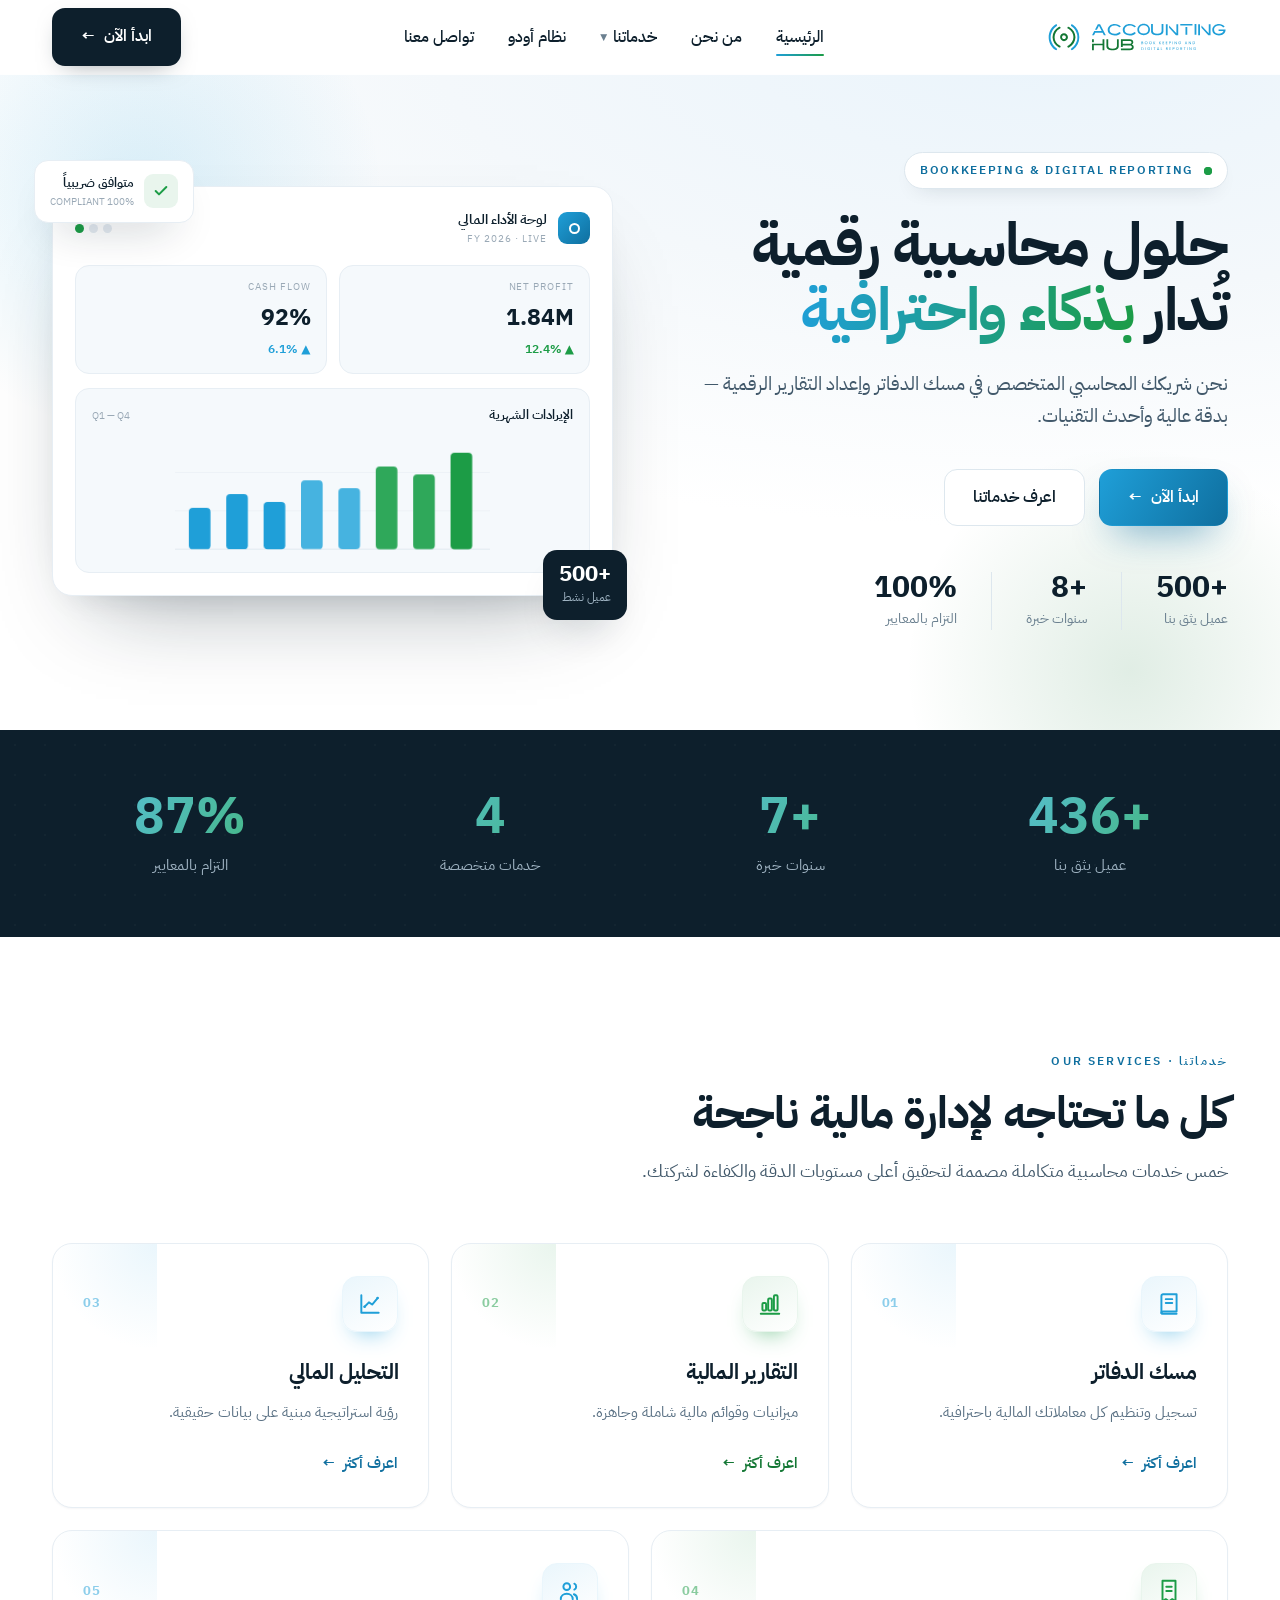
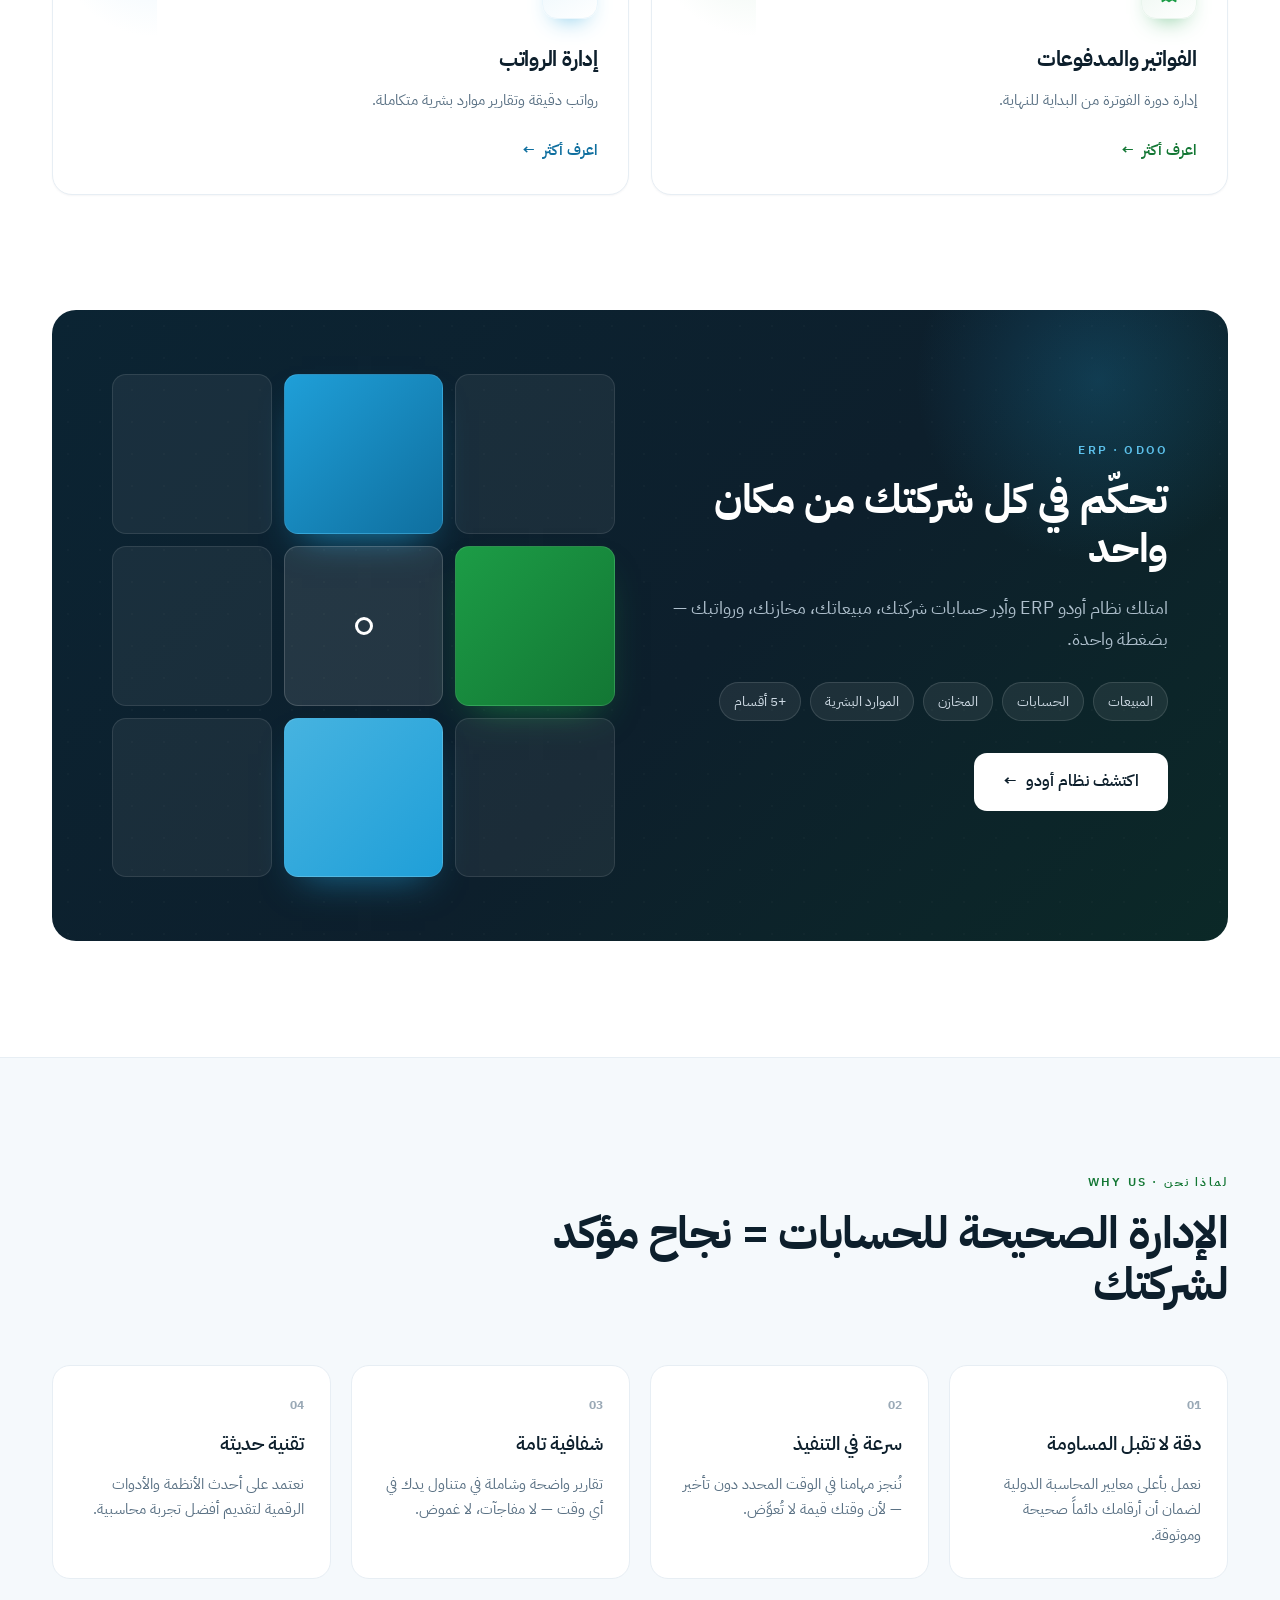
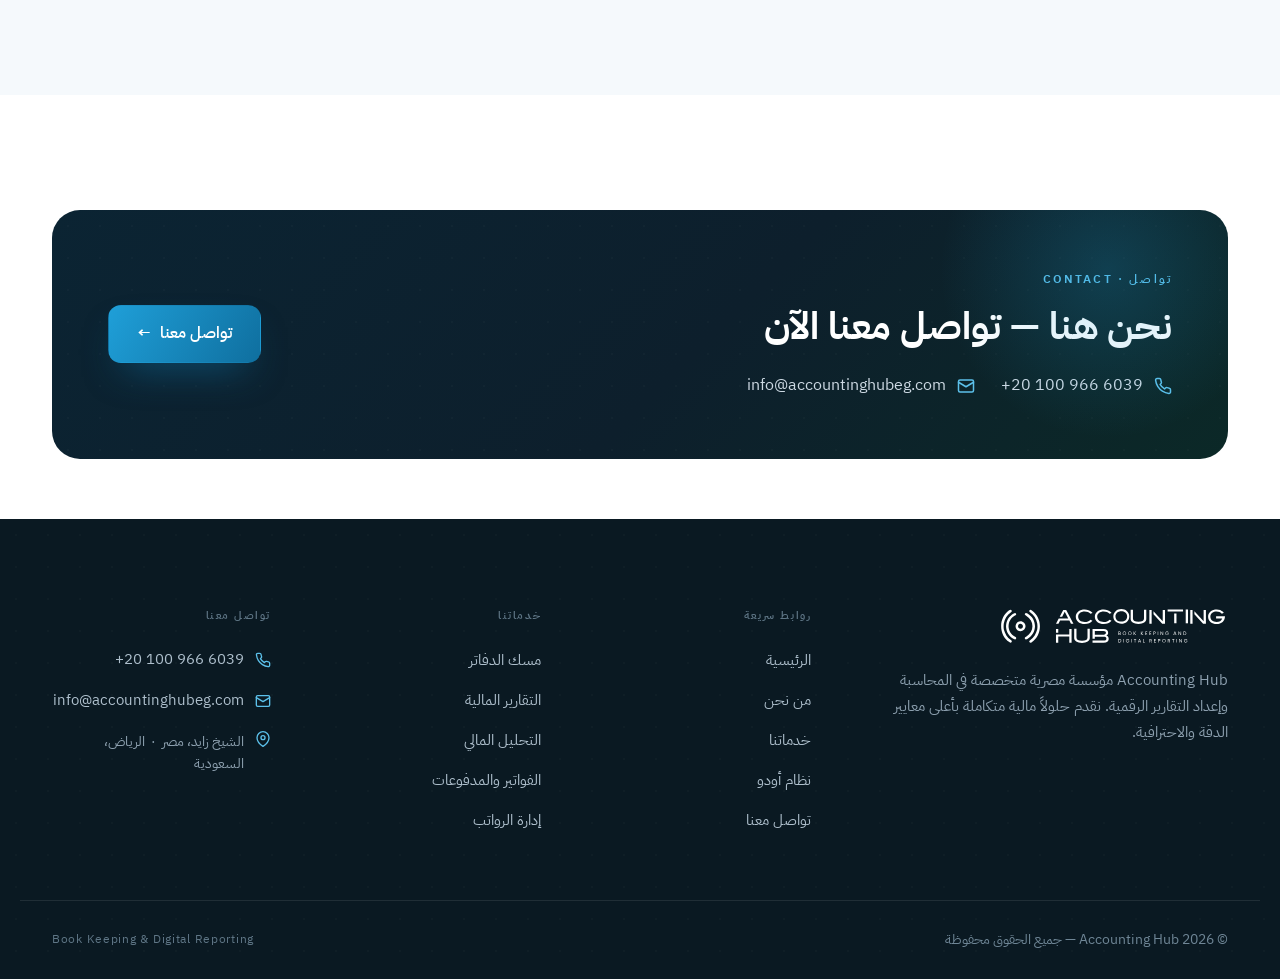
==== V3- Accounting Hub Website/index.html @ c6ddbc48 "Add files via upload" ====
<!DOCTYPE html>
<html lang="ar" dir="rtl">
<head>
  <meta charset="utf-8">
  <meta name="viewport" content="width=device-width, initial-scale=1">
  <title>Accounting Hub — حلول محاسبية رقمية</title>
  <meta name="description" content="Accounting Hub — مؤسسة متخصصة في المحاسبة وإعداد التقارير الرقمية وحلول أودو ERP، بأعلى معايير الدقة والاحترافية.">
  <meta name="theme-color" content="#0d1f2c">
  <link rel="canonical" href="https://accountinghubeg.com/">
  <!-- Social preview (Open Graph + Twitter) -->
  <meta property="og:type" content="website">
  <meta property="og:site_name" content="Accounting Hub">
  <meta property="og:locale" content="ar_EG">
  <meta property="og:url" content="https://accountinghubeg.com/">
  <meta property="og:title" content="Accounting Hub — حلول محاسبية رقمية">
  <meta property="og:description" content="Accounting Hub — مؤسسة متخصصة في المحاسبة وإعداد التقارير الرقمية وحلول أودو ERP، بأعلى معايير الدقة والاحترافية.">
  <meta property="og:image" content="https://accountinghubeg.com/assets/social-preview.png">
  <meta property="og:image:width" content="1200">
  <meta property="og:image:height" content="630">
  <meta name="twitter:card" content="summary_large_image">
  <meta name="twitter:title" content="Accounting Hub — حلول محاسبية رقمية">
  <meta name="twitter:description" content="Accounting Hub — مؤسسة متخصصة في المحاسبة وإعداد التقارير الرقمية وحلول أودو ERP، بأعلى معايير الدقة والاحترافية.">
  <meta name="twitter:image" content="https://accountinghubeg.com/assets/social-preview.png">

  <link rel="icon" type="image/svg+xml" href="assets/favicon.svg">

  <!-- Font -->
  <link rel="preconnect" href="https://fonts.googleapis.com">
  <link rel="preconnect" href="https://fonts.gstatic.com" crossorigin>
  <link href="https://fonts.googleapis.com/css2?family=IBM+Plex+Sans+Arabic:wght@300;400;500;600;700&display=swap" rel="stylesheet">

  <link rel="stylesheet" href="css/styles.css">
  <script src="js/main.js" defer></script>
</head>
<body>

  <!-- ============================ HEADER ============================ -->
  <header class="site-header">
    <div class="header-inner">
      <a href="index.html" class="logo"><img src="assets/logo.svg" alt="Accounting Hub"></a>

      <nav class="nav" aria-label="القائمة الرئيسية">
        <a href="index.html" class="current">الرئيسية</a>
        <a href="about.html">من نحن</a>
        <div class="dropdown">
          <button type="button" class="dropdown-toggle" aria-haspopup="true" aria-expanded="false">
            خدماتنا <span class="chev" aria-hidden="true">▼</span>
          </button>
          <div class="dropdown-panel" hidden>
            <a href="service-bookkeeping.html" class="dropdown-item blue">
              <span class="ico"><svg width="20" height="20" viewBox="0 0 24 24" fill="none" stroke="#1f9fd8" stroke-width="1.8" stroke-linecap="round" stroke-linejoin="round"><path d="M6.5 3H19v16H6.5A1.5 1.5 0 0 0 5 20.5V4.5A1.5 1.5 0 0 1 6.5 3z"/><path d="M5 19.5A1.5 1.5 0 0 0 6.5 21H19"/><path d="M9 7.5h6M9 11h6"/></svg></span>
              <span>مسك الدفاتر</span>
            </a>
            <a href="service-reports.html" class="dropdown-item green">
              <span class="ico"><svg width="20" height="20" viewBox="0 0 24 24" fill="none" stroke="#1c9c46" stroke-width="1.8" stroke-linecap="round" stroke-linejoin="round"><path d="M3.5 21h17"/><rect x="5" y="11" width="3.4" height="7" rx="1"/><rect x="10.3" y="7" width="3.4" height="11" rx="1"/><rect x="15.6" y="4" width="3.4" height="14" rx="1"/></svg></span>
              <span>التقارير المالية</span>
            </a>
            <a href="service-analysis.html" class="dropdown-item blue">
              <span class="ico"><svg width="20" height="20" viewBox="0 0 24 24" fill="none" stroke="#1f9fd8" stroke-width="1.8" stroke-linecap="round" stroke-linejoin="round"><path d="M4 4v16h16"/><path d="M7 14.5l4-4 3 2 5-6"/><circle cx="7" cy="14.5" r="1.2" fill="#1f9fd8" stroke="none"/><circle cx="19" cy="6.5" r="1.2" fill="#1f9fd8" stroke="none"/></svg></span>
              <span>التحليل المالي</span>
            </a>
            <a href="service-invoicing.html" class="dropdown-item green">
              <span class="ico"><svg width="20" height="20" viewBox="0 0 24 24" fill="none" stroke="#1c9c46" stroke-width="1.8" stroke-linecap="round" stroke-linejoin="round"><path d="M6 2.5h12v19l-3-2-3 2-3-2-3 2z"/><path d="M9.5 8h5M9.5 12h5"/></svg></span>
              <span>الفواتير والمدفوعات</span>
            </a>
            <a href="service-payroll.html" class="dropdown-item blue">
              <span class="ico"><svg width="20" height="20" viewBox="0 0 24 24" fill="none" stroke="#1f9fd8" stroke-width="1.8" stroke-linecap="round" stroke-linejoin="round"><circle cx="9" cy="8" r="3.1"/><path d="M3.5 19.5c0-3.1 2.5-4.9 5.5-4.9s5.5 1.8 5.5 4.9"/><path d="M16 5.3a3 3 0 0 1 0 5.4"/><path d="M18.6 19.5c0-2.3-1.1-3.9-3-4.5"/></svg></span>
              <span>إدارة الرواتب</span>
            </a>
          </div>
        </div>
        <a href="odoo.html">نظام أودو</a>
        <a href="contact.html">تواصل معنا</a>
      </nav>

      <a href="contact.html" class="btn dark header-actions">ابدأ الآن <span class="arrow">←</span></a>

      <button type="button" class="menu-toggle" aria-label="القائمة" aria-expanded="false">
        <span></span><span></span><span></span>
      </button>
    </div>

    <!-- Mobile menu -->
    <div class="mobile-menu" hidden>
      <a href="index.html">الرئيسية</a>
      <a href="about.html">من نحن</a>
      <button type="button" class="m-services-toggle" aria-expanded="false">
        خدماتنا <span class="chev" aria-hidden="true">▼</span>
      </button>
      <div class="m-services" hidden>
        <a href="service-bookkeeping.html"><span class="ico"><svg width="19" height="19" viewBox="0 0 24 24" fill="none" stroke="#1f9fd8" stroke-width="1.8" stroke-linecap="round" stroke-linejoin="round"><path d="M6.5 3H19v16H6.5A1.5 1.5 0 0 0 5 20.5V4.5A1.5 1.5 0 0 1 6.5 3z"/><path d="M5 19.5A1.5 1.5 0 0 0 6.5 21H19"/><path d="M9 7.5h6M9 11h6"/></svg></span><span>مسك الدفاتر</span></a>
        <a href="service-reports.html" class="green"><span class="ico"><svg width="19" height="19" viewBox="0 0 24 24" fill="none" stroke="#1c9c46" stroke-width="1.8" stroke-linecap="round" stroke-linejoin="round"><path d="M3.5 21h17"/><rect x="5" y="11" width="3.4" height="7" rx="1"/><rect x="10.3" y="7" width="3.4" height="11" rx="1"/><rect x="15.6" y="4" width="3.4" height="14" rx="1"/></svg></span><span>التقارير المالية</span></a>
        <a href="service-analysis.html"><span class="ico"><svg width="19" height="19" viewBox="0 0 24 24" fill="none" stroke="#1f9fd8" stroke-width="1.8" stroke-linecap="round" stroke-linejoin="round"><path d="M4 4v16h16"/><path d="M7 14.5l4-4 3 2 5-6"/><circle cx="7" cy="14.5" r="1.2" fill="#1f9fd8" stroke="none"/><circle cx="19" cy="6.5" r="1.2" fill="#1f9fd8" stroke="none"/></svg></span><span>التحليل المالي</span></a>
        <a href="service-invoicing.html" class="green"><span class="ico"><svg width="19" height="19" viewBox="0 0 24 24" fill="none" stroke="#1c9c46" stroke-width="1.8" stroke-linecap="round" stroke-linejoin="round"><path d="M6 2.5h12v19l-3-2-3 2-3-2-3 2z"/><path d="M9.5 8h5M9.5 12h5"/></svg></span><span>الفواتير والمدفوعات</span></a>
        <a href="service-payroll.html"><span class="ico"><svg width="19" height="19" viewBox="0 0 24 24" fill="none" stroke="#1f9fd8" stroke-width="1.8" stroke-linecap="round" stroke-linejoin="round"><circle cx="9" cy="8" r="3.1"/><path d="M3.5 19.5c0-3.1 2.5-4.9 5.5-4.9s5.5 1.8 5.5 4.9"/><path d="M16 5.3a3 3 0 0 1 0 5.4"/><path d="M18.6 19.5c0-2.3-1.1-3.9-3-4.5"/></svg></span><span>إدارة الرواتب</span></a>
      </div>
      <a href="odoo.html">نظام أودو</a>
      <a href="contact.html">تواصل معنا</a>
      <a href="contact.html" class="btn dark">ابدأ الآن <span class="arrow">←</span></a>
    </div>
  </header>

  <main>

    <!-- ============================= HERO ============================= -->
    <section class="home-hero">
      <div data-parallax="0.06" class="blob" style="position:absolute;top:-140px;inset-inline-end:-120px;width:520px;height:520px;border-radius:50%;background:radial-gradient(circle,rgba(31,159,216,.16),transparent 66%);pointer-events:none;"></div>
      <div data-parallax="0.1" class="blob" style="position:absolute;bottom:-180px;inset-inline-start:-90px;width:480px;height:480px;border-radius:50%;background:radial-gradient(circle,rgba(19,119,52,.13),transparent 66%);pointer-events:none;"></div>

      <div class="container">
        <div>
          <div data-reveal class="badge-pill">
            <span class="ping"><span class="dot"></span><span class="wave"></span></span>
            Bookkeeping &amp; Digital Reporting
          </div>
          <h1 data-reveal data-delay="60">حلول محاسبية رقمية<br>تُدار <span class="gradient-text">بذكاء واحترافية</span></h1>
          <p data-reveal data-delay="120" class="lead">نحن شريكك المحاسبي المتخصص في مسك الدفاتر وإعداد التقارير الرقمية — بدقة عالية وأحدث التقنيات.</p>
          <div data-reveal data-delay="180" class="hero-actions">
            <a href="contact.html" class="btn primary">ابدأ الآن <span class="arrow">←</span></a>
            <a href="#services" class="btn ghost">اعرف خدماتنا</a>
          </div>
          <div data-reveal data-delay="240" class="hero-stats">
            <div><div class="num">+500</div><div class="label">عميل يثق بنا</div></div>
            <div class="divider"></div>
            <div><div class="num">+8</div><div class="label">سنوات خبرة</div></div>
            <div class="divider"></div>
            <div><div class="num">100%</div><div class="label">التزام بالمعايير</div></div>
          </div>
        </div>

        <!-- Decorative dashboard mock -->
        <div data-reveal data-delay="120" style="position:relative;">
          <div data-parallax="-0.03" class="mock" style="box-shadow:0 44px 90px -44px rgba(13,31,44,.42),0 14px 34px -22px rgba(13,31,44,.18);">
            <div style="display:flex;align-items:center;justify-content:space-between;margin-bottom:18px;">
              <div style="display:flex;align-items:center;gap:11px;">
                <span style="width:32px;height:32px;border-radius:9px;background:linear-gradient(135deg,#1f9fd8,#0f6f9f);display:flex;align-items:center;justify-content:center;"><span style="width:11px;height:11px;border-radius:50%;border:2.5px solid #fff;"></span></span>
                <div><div style="font-weight:600;font-size:14px;">لوحة الأداء المالي</div><div style="font-size:10px;color:#9aa9b6;letter-spacing:.1em;">FY 2026 · LIVE</div></div>
              </div>
              <div style="display:flex;gap:5px;"><span style="width:9px;height:9px;border-radius:50%;background:#e4ebf1;"></span><span style="width:9px;height:9px;border-radius:50%;background:#e4ebf1;"></span><span style="width:9px;height:9px;border-radius:50%;background:#1c9c46;"></span></div>
            </div>
            <div style="display:grid;grid-template-columns:1fr 1fr;gap:12px;margin-bottom:14px;">
              <div style="background:var(--bg-tint);border:1px solid var(--border);border-radius:14px;padding:14px 15px;">
                <div style="font-size:9.5px;letter-spacing:.1em;color:#9aa9b6;">NET PROFIT</div>
                <div style="font-size:23px;font-weight:700;margin-top:5px;">1.84M</div>
                <div style="font-size:12px;color:#1c9c46;font-weight:600;margin-top:3px;">▲ 12.4%</div>
              </div>
              <div style="background:var(--bg-tint);border:1px solid var(--border);border-radius:14px;padding:14px 15px;">
                <div style="font-size:9.5px;letter-spacing:.1em;color:#9aa9b6;">CASH FLOW</div>
                <div style="font-size:23px;font-weight:700;margin-top:5px;">92%</div>
                <div style="font-size:12px;color:#1f9fd8;font-weight:600;margin-top:3px;">▲ 6.1%</div>
              </div>
            </div>
            <div style="background:var(--bg-tint);border:1px solid var(--border);border-radius:14px;padding:16px 16px 12px;">
              <div style="display:flex;justify-content:space-between;align-items:center;margin-bottom:12px;">
                <span style="font-size:13px;font-weight:600;">الإيرادات الشهرية</span>
                <span style="font-size:10px;color:#9aa9b6;">Q1 — Q4</span>
              </div>
              <svg viewBox="0 0 320 124" style="width:100%;height:122px;">
                <line x1="0" y1="113" x2="320" y2="113" stroke="#e1e9f0" stroke-width="1"></line>
                <line x1="0" y1="74" x2="320" y2="74" stroke="#edf2f6" stroke-width="1"></line>
                <line x1="0" y1="35" x2="320" y2="35" stroke="#edf2f6" stroke-width="1"></line>
                <rect x="14" y="71" width="22" height="42" rx="4" fill="#1f9fd8" style="transform-box:fill-box;transform-origin:bottom;animation:grow-bar .8s cubic-bezier(.22,1,.36,1) .05s both;"></rect>
                <rect x="52" y="57" width="22" height="56" rx="4" fill="#1f9fd8" style="transform-box:fill-box;transform-origin:bottom;animation:grow-bar .8s cubic-bezier(.22,1,.36,1) .12s both;"></rect>
                <rect x="90" y="65" width="22" height="48" rx="4" fill="#1f9fd8" style="transform-box:fill-box;transform-origin:bottom;animation:grow-bar .8s cubic-bezier(.22,1,.36,1) .19s both;"></rect>
                <rect x="128" y="43" width="22" height="70" rx="4" fill="#46b3e0" style="transform-box:fill-box;transform-origin:bottom;animation:grow-bar .8s cubic-bezier(.22,1,.36,1) .26s both;"></rect>
                <rect x="166" y="51" width="22" height="62" rx="4" fill="#46b3e0" style="transform-box:fill-box;transform-origin:bottom;animation:grow-bar .8s cubic-bezier(.22,1,.36,1) .33s both;"></rect>
                <rect x="204" y="29" width="22" height="84" rx="4" fill="#2fa85a" style="transform-box:fill-box;transform-origin:bottom;animation:grow-bar .8s cubic-bezier(.22,1,.36,1) .4s both;"></rect>
                <rect x="242" y="37" width="22" height="76" rx="4" fill="#2fa85a" style="transform-box:fill-box;transform-origin:bottom;animation:grow-bar .8s cubic-bezier(.22,1,.36,1) .47s both;"></rect>
                <rect x="280" y="15" width="22" height="98" rx="4" fill="#1c9c46" style="transform-box:fill-box;transform-origin:bottom;animation:grow-bar .8s cubic-bezier(.22,1,.36,1) .54s both;"></rect>
              </svg>
            </div>
          </div>
          <div class="mock-float float" style="top:-26px;inset-inline-end:-18px;">
            <span style="width:34px;height:34px;border-radius:9px;background:#e9f5ed;display:flex;align-items:center;justify-content:center;"><svg width="16" height="16" viewBox="0 0 24 24" fill="none" stroke="#1c9c46" stroke-width="3" stroke-linecap="round" stroke-linejoin="round"><path d="M4 12l5 5L20 6"/></svg></span>
            <div><div style="font-size:13px;font-weight:600;">متوافق ضريبياً</div><div style="font-size:10px;color:#9aa9b6;">100% COMPLIANT</div></div>
          </div>
          <div class="mock-float float2" style="bottom:-24px;inset-inline-start:-14px;background:var(--navy);border:none;padding:13px 16px;">
            <div><div style="font-size:22px;font-weight:700;color:#fff;line-height:1;">+500</div><div style="font-size:11.5px;color:#9fb3c2;margin-top:4px;">عميل نشط</div></div>
          </div>
        </div>
      </div>
    </section>

    <!-- ========================== STATS BAND ========================= -->
    <section class="stats-band">
      <div class="dots" style="position:absolute;inset:0;background-image:radial-gradient(rgba(255,255,255,.05) 1px,transparent 1px);background-size:30px 30px;opacity:.5;"></div>
      <div class="container">
        <div data-reveal><div class="num" data-count="500" data-prefix="+">+500</div><div class="label">عميل يثق بنا</div></div>
        <div data-reveal data-delay="80"><div class="num" data-count="8" data-prefix="+">+8</div><div class="label">سنوات خبرة</div></div>
        <div data-reveal data-delay="160"><div class="num" data-count="5">5</div><div class="label">خدمات متخصصة</div></div>
        <div data-reveal data-delay="240"><div class="num" data-count="100" data-suffix="%">100%</div><div class="label">التزام بالمعايير</div></div>
      </div>
    </section>

    <!-- =========================== SERVICES ========================== -->
    <section id="services" class="section">
      <div class="container">
        <div class="section-head">
          <div data-reveal class="eyebrow">خدماتنا · Our Services</div>
          <h2 data-reveal data-delay="60">كل ما تحتاجه لإدارة مالية ناجحة</h2>
          <p data-reveal data-delay="110">خمس خدمات محاسبية متكاملة مصممة لتحقيق أعلى مستويات الدقة والكفاءة لشركتك.</p>
        </div>
        <div class="services-grid">
          <a href="service-bookkeeping.html" data-reveal class="service-card blue">
            <span class="corner"></span>
            <div class="row">
              <span class="ico"><svg width="26" height="26" viewBox="0 0 24 24" fill="none" stroke="#1f9fd8" stroke-width="1.8" stroke-linecap="round" stroke-linejoin="round"><path d="M6.5 3H19v16H6.5A1.5 1.5 0 0 0 5 20.5V4.5A1.5 1.5 0 0 1 6.5 3z"/><path d="M5 19.5A1.5 1.5 0 0 0 6.5 21H19"/><path d="M9 7.5h6M9 11h6"/></svg></span>
              <span class="no">01</span>
            </div>
            <h3>مسك الدفاتر</h3>
            <p>تسجيل وتنظيم كل معاملاتك المالية باحترافية.</p>
            <div class="more">اعرف أكثر <span class="arrow">←</span></div>
          </a>
          <a href="service-reports.html" data-reveal data-delay="80" class="service-card green">
            <span class="corner"></span>
            <div class="row">
              <span class="ico"><svg width="26" height="26" viewBox="0 0 24 24" fill="none" stroke="#1c9c46" stroke-width="1.8" stroke-linecap="round" stroke-linejoin="round"><path d="M3.5 21h17"/><rect x="5" y="11" width="3.4" height="7" rx="1"/><rect x="10.3" y="7" width="3.4" height="11" rx="1"/><rect x="15.6" y="4" width="3.4" height="14" rx="1"/></svg></span>
              <span class="no">02</span>
            </div>
            <h3>التقارير المالية</h3>
            <p>ميزانيات وقوائم مالية شاملة وجاهزة.</p>
            <div class="more">اعرف أكثر <span class="arrow">←</span></div>
          </a>
          <a href="service-analysis.html" data-reveal data-delay="160" class="service-card blue">
            <span class="corner"></span>
            <div class="row">
              <span class="ico"><svg width="26" height="26" viewBox="0 0 24 24" fill="none" stroke="#1f9fd8" stroke-width="1.8" stroke-linecap="round" stroke-linejoin="round"><path d="M4 4v16h16"/><path d="M7 14.5l4-4 3 2 5-6"/><circle cx="7" cy="14.5" r="1.2" fill="#1f9fd8" stroke="none"/><circle cx="19" cy="6.5" r="1.2" fill="#1f9fd8" stroke="none"/></svg></span>
              <span class="no">03</span>
            </div>
            <h3>التحليل المالي</h3>
            <p>رؤية استراتيجية مبنية على بيانات حقيقية.</p>
            <div class="more">اعرف أكثر <span class="arrow">←</span></div>
          </a>
          <a href="service-invoicing.html" data-reveal class="service-card green">
            <span class="corner"></span>
            <div class="row">
              <span class="ico"><svg width="26" height="26" viewBox="0 0 24 24" fill="none" stroke="#1c9c46" stroke-width="1.8" stroke-linecap="round" stroke-linejoin="round"><path d="M6 2.5h12v19l-3-2-3 2-3-2-3 2z"/><path d="M9.5 8h5M9.5 12h5"/></svg></span>
              <span class="no">04</span>
            </div>
            <h3>الفواتير والمدفوعات</h3>
            <p>إدارة دورة الفوترة من البداية للنهاية.</p>
            <div class="more">اعرف أكثر <span class="arrow">←</span></div>
          </a>
          <a href="service-payroll.html" data-reveal data-delay="80" class="service-card blue">
            <span class="corner"></span>
            <div class="row">
              <span class="ico"><svg width="26" height="26" viewBox="0 0 24 24" fill="none" stroke="#1f9fd8" stroke-width="1.8" stroke-linecap="round" stroke-linejoin="round"><circle cx="9" cy="8" r="3.1"/><path d="M3.5 19.5c0-3.1 2.5-4.9 5.5-4.9s5.5 1.8 5.5 4.9"/><path d="M16 5.3a3 3 0 0 1 0 5.4"/><path d="M18.6 19.5c0-2.3-1.1-3.9-3-4.5"/></svg></span>
              <span class="no">05</span>
            </div>
            <h3>إدارة الرواتب</h3>
            <p>رواتب دقيقة وتقارير موارد بشرية متكاملة.</p>
            <div class="more">اعرف أكثر <span class="arrow">←</span></div>
          </a>
        </div>
      </div>
    </section>

    <!-- ========================= ODOO TEASER ========================= -->
    <section class="section" style="padding-top:0;">
      <div class="container">
        <div data-reveal class="panel-dark">
          <div data-parallax="0.04" class="glow"></div>
          <div class="dark-panel-dots"></div>
          <div style="position:relative;display:grid;grid-template-columns:repeat(auto-fit,minmax(min(100%,300px),1fr));gap:clamp(36px,4vw,50px);align-items:center;">
            <div>
              <div class="eyebrow light">ERP · Odoo</div>
              <h2 style="margin-top:16px;">تحكّم في كل شركتك من مكان واحد</h2>
              <p>امتلك نظام أودو ERP وأدِر حسابات شركتك، مبيعاتك، مخازنك، ورواتبك — بضغطة واحدة.</p>
              <div class="tags">
                <span>المبيعات</span><span>الحسابات</span><span>المخازن</span><span>الموارد البشرية</span><span>+5 أقسام</span>
              </div>
              <a href="odoo.html" class="btn light" style="margin-top:32px;">اكتشف نظام أودو <span class="arrow">←</span></a>
            </div>
            <div class="odoo-squares">
              <div></div>
              <div style="background:linear-gradient(135deg,#1f9fd8,#0f6f9f);box-shadow:0 18px 36px -18px rgba(31,159,216,.8);"></div>
              <div></div>
              <div style="background:linear-gradient(135deg,#1c9c46,#137734);box-shadow:0 18px 36px -18px rgba(28,156,70,.7);"></div>
              <div style="background:rgba(255,255,255,.1);border-color:rgba(255,255,255,.16);display:flex;align-items:center;justify-content:center;"><span style="width:18px;height:18px;border-radius:50%;border:3px solid #fff;"></span></div>
              <div></div>
              <div></div>
              <div style="background:linear-gradient(135deg,#46b3e0,#1f9fd8);box-shadow:0 18px 36px -18px rgba(31,159,216,.6);"></div>
              <div></div>
            </div>
          </div>
        </div>
      </div>
    </section>

    <!-- ============================ WHY US =========================== -->
    <section class="section tint">
      <div class="container">
        <div class="section-head" style="max-width:720px;">
          <div data-reveal class="eyebrow green">لماذا نحن · Why Us</div>
          <h2 data-reveal data-delay="60">الإدارة الصحيحة للحسابات = نجاح مؤكد لشركتك</h2>
        </div>
        <div class="grid auto-sm">
          <div data-reveal class="card lift"><div style="font-size:12px;font-weight:700;color:#9aa9b6;">01</div><h3 style="margin-top:14px;">دقة لا تقبل المساومة</h3><p>نعمل بأعلى معايير المحاسبة الدولية لضمان أن أرقامك دائماً صحيحة وموثوقة.</p></div>
          <div data-reveal data-delay="80" class="card lift"><div style="font-size:12px;font-weight:700;color:#9aa9b6;">02</div><h3 style="margin-top:14px;">سرعة في التنفيذ</h3><p>نُنجز مهامنا في الوقت المحدد دون تأخير — لأن وقتك قيمة لا تُعوَّض.</p></div>
          <div data-reveal data-delay="160" class="card lift"><div style="font-size:12px;font-weight:700;color:#9aa9b6;">03</div><h3 style="margin-top:14px;">شفافية تامة</h3><p>تقارير واضحة وشاملة في متناول يدك في أي وقت — لا مفاجآت، لا غموض.</p></div>
          <div data-reveal data-delay="240" class="card lift"><div style="font-size:12px;font-weight:700;color:#9aa9b6;">04</div><h3 style="margin-top:14px;">تقنية حديثة</h3><p>نعتمد على أحدث الأنظمة والأدوات الرقمية لتقديم أفضل تجربة محاسبية.</p></div>
        </div>
      </div>
    </section>

    <!-- ========================= CONTACT CTA ========================= -->
    <section class="section tight" style="padding-top:clamp(64px,9vw,118px);">
      <div class="container">
        <div data-reveal class="cta-band">
          <div class="inner">
            <div style="flex:1;min-width:280px;">
              <div class="eyebrow light">تواصل · Contact</div>
              <h2>نحن هنا — تواصل معنا الآن</h2>
              <div class="cta-contacts">
                <a href="tel:+201009666039"><svg width="18" height="18" viewBox="0 0 24 24" fill="none" stroke="#5cc0ea" stroke-width="2" stroke-linecap="round" stroke-linejoin="round"><path d="M22 16.92v3a2 2 0 0 1-2.18 2 19.79 19.79 0 0 1-8.63-3.07 19.5 19.5 0 0 1-6-6 19.79 19.79 0 0 1-3.07-8.67A2 2 0 0 1 4.11 2h3a2 2 0 0 1 2 1.72c.13.96.36 1.9.7 2.81a2 2 0 0 1-.45 2.11L8.09 9.91a16 16 0 0 0 6 6l1.27-1.27a2 2 0 0 1 2.11-.45c.91.34 1.85.57 2.81.7A2 2 0 0 1 22 16.92z"/></svg><span class="ltr">+20 100 966 6039</span></a>
                <a href="mailto:info@accountinghubeg.com"><svg width="18" height="18" viewBox="0 0 24 24" fill="none" stroke="#5cc0ea" stroke-width="2" stroke-linecap="round" stroke-linejoin="round"><rect x="2" y="4" width="20" height="16" rx="2"/><path d="M22 7l-10 6L2 7"/></svg><span class="ltr">info@accountinghubeg.com</span></a>
              </div>
            </div>
            <a href="contact.html" class="btn primary">تواصل معنا <span class="arrow">←</span></a>
          </div>
        </div>
      </div>
    </section>

  </main>

  <!-- ============================ FOOTER ============================ -->
  <footer class="site-footer">
    <div class="dots"></div>
    <div class="footer-top">
      <div class="footer-about">
        <img src="assets/logo-white.svg" alt="Accounting Hub">
        <p>Accounting Hub مؤسسة مصرية متخصصة في المحاسبة وإعداد التقارير الرقمية. نقدم حلولاً مالية متكاملة بأعلى معايير الدقة والاحترافية.</p>
      </div>
      <div class="footer-cols">
        <div>
          <div class="col-title">روابط سريعة</div>
          <div class="footer-links">
            <a href="index.html">الرئيسية</a>
            <a href="about.html">من نحن</a>
            <a href="index.html#services">خدماتنا</a>
            <a href="odoo.html">نظام أودو</a>
            <a href="contact.html">تواصل معنا</a>
          </div>
        </div>
        <div>
          <div class="col-title">خدماتنا</div>
          <div class="footer-links">
            <a href="service-bookkeeping.html">مسك الدفاتر</a>
            <a href="service-reports.html">التقارير المالية</a>
            <a href="service-analysis.html">التحليل المالي</a>
            <a href="service-invoicing.html">الفواتير والمدفوعات</a>
            <a href="service-payroll.html">إدارة الرواتب</a>
          </div>
        </div>
        <div>
          <div class="col-title">تواصل معنا</div>
          <div class="footer-contact">
            <a href="tel:+201009666039"><svg width="16" height="16" viewBox="0 0 24 24" fill="none" stroke="#5cc0ea" stroke-width="2" stroke-linecap="round" stroke-linejoin="round"><path d="M22 16.92v3a2 2 0 0 1-2.18 2 19.79 19.79 0 0 1-8.63-3.07 19.5 19.5 0 0 1-6-6 19.79 19.79 0 0 1-3.07-8.67A2 2 0 0 1 4.11 2h3a2 2 0 0 1 2 1.72c.13.96.36 1.9.7 2.81a2 2 0 0 1-.45 2.11L8.09 9.91a16 16 0 0 0 6 6l1.27-1.27a2 2 0 0 1 2.11-.45c.91.34 1.85.57 2.81.7A2 2 0 0 1 22 16.92z"/></svg><span class="ltr">+20 100 966 6039</span></a>
            <a href="mailto:info@accountinghubeg.com"><svg width="16" height="16" viewBox="0 0 24 24" fill="none" stroke="#5cc0ea" stroke-width="2" stroke-linecap="round" stroke-linejoin="round"><rect x="2" y="4" width="20" height="16" rx="2"/><path d="M22 7l-10 6L2 7"/></svg><span class="ltr">info@accountinghubeg.com</span></a>
            <div class="addr"><svg width="16" height="16" viewBox="0 0 24 24" fill="none" stroke="#5cc0ea" stroke-width="2" stroke-linecap="round" stroke-linejoin="round"><path d="M21 10c0 7-9 13-9 13s-9-6-9-13a9 9 0 0 1 18 0z"/><circle cx="12" cy="10" r="3"/></svg><span>الشيخ زايد، مصر &nbsp;·&nbsp; الرياض، السعودية</span></div>
          </div>
        </div>
      </div>
    </div>
    <div class="footer-bottom">
      <div class="copy">© <span id="year">2026</span> Accounting Hub — جميع الحقوق محفوظة</div>
      <div class="tag">Book Keeping &amp; Digital Reporting</div>
    </div>
  </footer>

</body>
</html>
---- V3- Accounting Hub Website/css/styles.css ----
/* =====================================================================
   Accounting Hub — stylesheet
   Plain CSS, no framework. Organised top-to-bottom:
     1. Design tokens (colours, fonts) as CSS variables
     2. Reset & base elements
     3. Layout helpers (container, section)
     4. Reusable components (buttons, eyebrow, cards, CTA band)
     5. Header & navigation
     6. Footer
     7. Page-specific blocks (hero, dashboard mock, service mocks…)
     8. Scroll-reveal animation + keyframes
     9. Responsive tweaks
   The site is right-to-left (Arabic); `dir="rtl"` lives on <html>.
   ===================================================================== */

/* ----------------------------------------------------------------- *
   1. Design tokens
 * ----------------------------------------------------------------- */
:root {
  /* Brand */
  --navy:        #0d1f2c;   /* primary text & dark backgrounds */
  --navy-deep:   #0a1922;   /* footer */
  --blue:        #1f9fd8;   /* primary accent */
  --blue-deep:   #0f6f9f;
  --blue-soft:   #eaf6fc;
  --blue-light:  #5cc0ea;
  --green:       #1c9c46;   /* secondary accent */
  --green-deep:  #137734;
  --green-soft:  #e9f5ed;

  /* Text */
  --text:        #0d1f2c;
  --text-soft:   #42596b;
  --text-muted:  #5a7184;
  --text-faint:  #9aa9b6;

  /* Surfaces & lines */
  --bg:          #ffffff;
  --bg-tint:     #f5f9fc;
  --bg-hover:    #f1f6fa;
  --border:      #e7eef4;
  --border-soft: #dde7ee;

  /* Footer text shades */
  --foot-text:   #aebfcc;
  --foot-faint:  #8da0af;
  --foot-label:  #5f7686;

  /* Gradients used in several places */
  --grad-blue:  linear-gradient(120deg, #1f9fd8, #0f6f9f);
  --grad-brand: linear-gradient(95deg, #1f9fd8, #1c9c46);
  --grad-dark:  linear-gradient(135deg, #0b2433 0%, #0d1f2c 55%, #0a2f24 130%);

  --font: 'IBM Plex Sans Arabic', system-ui, -apple-system, Segoe UI, sans-serif;
  --radius: 16px;
  --header-h: 74px;
  --maxw: 1240px;
}

/* ----------------------------------------------------------------- *
   2. Reset & base
 * ----------------------------------------------------------------- */
* { box-sizing: border-box; }

html, body { margin: 0; padding: 0; }

html { scroll-behavior: smooth; }

body {
  font-family: var(--font);
  color: var(--text);
  background: var(--bg);
  line-height: 1.6;
  -webkit-font-smoothing: antialiased;
  text-rendering: optimizeLegibility;
  overflow-x: hidden;
}

img, svg { display: block; max-width: 100%; }

a { color: inherit; }

h1, h2, h3, p { margin: 0; }

::selection { background: var(--blue); color: #fff; }

:focus-visible { outline: 2px solid var(--blue); outline-offset: 3px; border-radius: 4px; }

/* Keep phone numbers / emails reading left-to-right inside an RTL page */
.ltr { direction: ltr; unicode-bidi: isolate; }

/* ----------------------------------------------------------------- *
   3. Layout helpers
 * ----------------------------------------------------------------- */
.container {
  width: 100%;
  max-width: var(--maxw);
  margin: 0 auto;
  padding-inline: clamp(20px, 4vw, 32px);
}
.container.lg { max-width: 1180px; }
.container.md { max-width: 1100px; }
.container.sm { max-width: 1000px; }
.container.xs { max-width: 880px; }

.section { padding-block: clamp(64px, 9vw, 118px); }
.section.tight  { padding-block: clamp(40px, 6vw, 60px); }
.section.tint   { background: var(--bg-tint); border-top: 1px solid var(--border); }

/* The page sits below the fixed header */
main { padding-top: var(--header-h); }

/* A simple responsive grid: auto-fit columns that never go below `min` */
.grid { display: grid; gap: 20px; }
.grid.auto    { grid-template-columns: repeat(auto-fit, minmax(min(100%, 240px), 1fr)); }
.grid.auto-sm { grid-template-columns: repeat(auto-fit, minmax(min(100%, 210px), 1fr)); }
.grid.auto-lg { grid-template-columns: repeat(auto-fit, minmax(min(100%, 300px), 1fr)); }

/* ----------------------------------------------------------------- *
   4. Reusable components
 * ----------------------------------------------------------------- */

/* Small uppercase label that sits above headings */
.eyebrow {
  font-size: 12px;
  letter-spacing: .18em;
  text-transform: uppercase;
  font-weight: 600;
  color: var(--blue-deep);
}
.eyebrow.green { color: var(--green-deep); }
.eyebrow.light { color: var(--blue-light); }

.section-head { max-width: 720px; margin-bottom: clamp(40px, 5vw, 56px); }
.section-head h2 {
  margin-top: 16px;
  font-size: clamp(28px, 3.5vw, 52px);
  font-weight: 700;
  line-height: 1.13;
  letter-spacing: -.015em;
}
.section-head p {
  margin-top: 18px;
  font-size: clamp(16px, 1.4vw, 18px);
  line-height: 1.7;
  color: var(--text-soft);
}

/* Gradient text used inside headings */
.gradient-text {
  background: var(--grad-brand);
  -webkit-background-clip: text;
  background-clip: text;
  color: transparent;
}

/* Buttons -------------------------------------------------------- */
.btn {
  display: inline-flex;
  align-items: center;
  gap: 9px;
  font: inherit;
  font-weight: 600;
  font-size: 16px;
  padding: 15px 28px;
  border: 1px solid transparent;
  border-radius: 13px;
  cursor: pointer;
  text-decoration: none;
  transition: transform .25s ease, box-shadow .3s ease, border-color .2s ease, background .2s ease;
}
.btn:hover { transform: translateY(-3px); }
.btn .arrow { display: inline-block; }

.btn.primary {
  background: var(--grad-blue);
  color: #fff;
  box-shadow: 0 18px 38px -16px rgba(15, 111, 159, .7);
}
.btn.dark  { background: var(--navy); color: #fff; box-shadow: 0 8px 24px -12px rgba(13, 31, 44, .5); }
.btn.light { background: #fff; color: var(--navy); }
.btn.ghost {
  background: #fff;
  color: var(--navy);
  border-color: var(--border-soft);
}
.btn.ghost:hover { border-color: var(--blue); }

/* Cards ---------------------------------------------------------- */
.card {
  background: #fff;
  border: 1px solid var(--border);
  border-radius: 18px;
  padding: 30px 26px;
  transition: transform .3s ease, box-shadow .3s ease, border-color .3s ease;
}
.card.tint { background: var(--bg-tint); }
.card.lift:hover {
  transform: translateY(-5px);
  box-shadow: 0 26px 52px -32px rgba(13, 31, 44, .35);
}
.card h3 { font-size: 19px; font-weight: 600; }
.card p  { margin-top: 12px; font-size: 15px; line-height: 1.7; color: var(--text-muted); }

/* A numbered card (Why us, Values, Odoo modules…) */
.num-badge {
  display: inline-flex;
  align-items: center;
  justify-content: center;
  width: 44px;
  height: 44px;
  border-radius: 12px;
  background: linear-gradient(135deg, var(--blue-soft), var(--green-soft));
  font-size: 14px;
  font-weight: 700;
  color: var(--blue-deep);
  flex-shrink: 0;
}

/* Contact CTA band — reused on most pages -------------------------- */
.cta-band {
  position: relative;
  overflow: hidden;
  border-radius: 28px;
  background: var(--grad-dark);
  padding: clamp(40px, 5vw, 60px) clamp(26px, 5vw, 56px);
  color: #fff;
}
/* dotted texture + corner glow shared by all dark panels */
.dark-panel-dots::before,
.cta-band::before {
  content: "";
  position: absolute;
  inset: 0;
  background-image: radial-gradient(rgba(255, 255, 255, .05) 1px, transparent 1px);
  background-size: 32px 32px;
  opacity: .4;
  pointer-events: none;
}
.cta-band::after {
  content: "";
  position: absolute;
  top: -120px;
  inset-inline-start: -60px;
  width: 360px;
  height: 360px;
  border-radius: 50%;
  background: radial-gradient(circle, rgba(31, 159, 216, .22), transparent 66%);
  pointer-events: none;
}
.cta-band .inner {
  position: relative;
  display: flex;
  align-items: center;
  justify-content: space-between;
  gap: 36px;
  flex-wrap: wrap;
}
.cta-band h2 {
  margin-top: 14px;
  font-size: clamp(26px, 3vw, 42px);
  font-weight: 700;
  line-height: 1.2;
  color: #fff;
}
.cta-contacts { margin-top: 24px; display: flex; gap: 26px; flex-wrap: wrap; }
.cta-contacts a {
  display: flex;
  align-items: center;
  gap: 11px;
  font-size: 16px;
  color: #cdd9e3;
  text-decoration: none;
  transition: color .2s ease;
}
.cta-contacts a:hover { color: #fff; }

/* ----------------------------------------------------------------- *
   5. Header & navigation
 * ----------------------------------------------------------------- */
.site-header {
  position: fixed;
  inset: 0 0 auto 0;
  z-index: 60;
  background: rgba(255, 255, 255, .82);
  backdrop-filter: blur(16px);
  -webkit-backdrop-filter: blur(16px);
  border-bottom: 1px solid transparent;
  transition: box-shadow .4s ease, border-color .4s ease;
}
/* Added by JS once the page is scrolled */
.site-header.scrolled {
  box-shadow: 0 10px 40px -20px rgba(13, 31, 44, .3);
  border-bottom-color: rgba(221, 231, 238, .95);
}
.header-inner {
  max-width: var(--maxw);
  margin: 0 auto;
  height: var(--header-h);
  padding-inline: clamp(20px, 4vw, 32px);
  display: flex;
  align-items: center;
  justify-content: space-between;
  gap: 18px;
}
.logo img { height: clamp(26px, 3.4vw, 30px); width: auto; }

.nav { display: flex; align-items: center; gap: 4px; }
.nav a,
.nav .dropdown-toggle {
  position: relative;
  font: inherit;
  font-size: 15.5px;
  font-weight: 500;
  color: var(--navy);
  padding: 9px 15px;
  border: none;
  background: transparent;
  border-radius: 10px;
  text-decoration: none;
  cursor: pointer;
  transition: background .2s ease, color .2s ease;
}
.nav a:hover,
.nav .dropdown-toggle:hover { background: var(--bg-hover); color: var(--blue-deep); }

/* underline marker for the current page */
.nav a.current::after,
.dropdown.current .dropdown-toggle::after {
  content: "";
  position: absolute;
  bottom: 2px;
  inset-inline: 15px;
  height: 2px;
  border-radius: 2px;
  background: var(--grad-brand);
}

.dropdown-toggle { display: inline-flex; align-items: center; gap: 6px; }
.dropdown-toggle .chev {
  font-size: 9px;
  color: #6b8090;
  transition: transform .25s ease;
}
.dropdown.open .dropdown-toggle .chev { transform: rotate(180deg); }

/* Services dropdown panel */
.dropdown { position: relative; }
.dropdown-panel {
  position: absolute;
  top: calc(100% + 16px);
  inset-inline-end: 0;
  width: 316px;
  background: #fff;
  border: 1px solid var(--border);
  border-radius: var(--radius);
  box-shadow: 0 30px 64px -28px rgba(13, 31, 44, .42);
  padding: 8px;
  z-index: 80;
  animation: dropdown-in .2s ease;
}
/* invisible bridge so the panel doesn't close in the gap below the toggle */
.dropdown-panel::before {
  content: "";
  position: absolute;
  top: -18px; left: 0; right: 0;
  height: 18px;
}
.dropdown[hidden],
.dropdown-panel[hidden] { display: none; }

.dropdown-item {
  display: flex;
  align-items: center;
  gap: 13px;
  padding: 11px 12px;
  border-radius: 12px;
  text-decoration: none;
  transition: background .2s ease;
}
.dropdown-item:hover { background: var(--blue-soft); }
.dropdown-item.green:hover { background: var(--green-soft); }
.dropdown-item .ico {
  flex-shrink: 0;
  width: 40px;
  height: 40px;
  border-radius: 11px;
  display: flex;
  align-items: center;
  justify-content: center;
  background: linear-gradient(150deg, var(--blue-soft), #fff);
  border: 1px solid var(--blue-soft);
}
.dropdown-item.green .ico {
  background: linear-gradient(150deg, var(--green-soft), #fff);
  border-color: var(--green-soft);
}
.dropdown-item span:last-child { font-size: 15px; font-weight: 600; color: var(--navy); }

/* Hamburger (mobile only) */
.menu-toggle {
  display: none;
  width: 46px;
  height: 46px;
  flex-shrink: 0;
  flex-direction: column;
  align-items: center;
  justify-content: center;
  gap: 5px;
  padding: 0;
  border: 1px solid var(--border-soft);
  border-radius: 12px;
  background: #fff;
  cursor: pointer;
}
.menu-toggle span { width: 20px; height: 2px; border-radius: 2px; background: var(--navy); }

/* Mobile drop-down menu */
.mobile-menu {
  border-top: 1px solid var(--border);
  background: #fff;
  padding: 12px clamp(20px, 4vw, 32px) 20px;
  display: flex;
  flex-direction: column;
  gap: 2px;
}
.mobile-menu[hidden] { display: none; }
.mobile-menu > a,
.mobile-menu .m-services-toggle {
  font: inherit;
  font-size: 17px;
  font-weight: 500;
  color: var(--navy);
  text-align: start;
  padding: 14px 6px;
  border: none;
  background: transparent;
  border-bottom: 1px solid var(--bg-hover);
  text-decoration: none;
  cursor: pointer;
}
.mobile-menu .m-services-toggle {
  display: flex;
  align-items: center;
  justify-content: space-between;
  width: 100%;
}
.mobile-menu .m-services-toggle .chev { font-size: 10px; color: #6b8090; transition: transform .25s ease; }
.mobile-menu .m-services.open + .m-services-toggle,
.m-services-toggle[aria-expanded="true"] .chev { transform: rotate(180deg); }
.mobile-menu .m-services {
  display: flex;
  flex-direction: column;
  padding: 6px 4px 10px;
  border-bottom: 1px solid var(--bg-hover);
}
.mobile-menu .m-services[hidden] { display: none; }
.mobile-menu .m-services a {
  display: flex;
  align-items: center;
  gap: 13px;
  padding: 12px 8px;
  border-radius: 11px;
  text-decoration: none;
}
.mobile-menu .m-services .ico {
  flex-shrink: 0;
  width: 38px; height: 38px;
  border-radius: 11px;
  display: flex; align-items: center; justify-content: center;
  background: linear-gradient(150deg, var(--blue-soft), #fff);
  border: 1px solid var(--blue-soft);
}
.mobile-menu .m-services a.green .ico {
  background: linear-gradient(150deg, var(--green-soft), #fff);
  border-color: var(--green-soft);
}
.mobile-menu .m-services span:last-child { font-size: 15.5px; font-weight: 500; color: #39505f; }
.mobile-menu .btn { margin-top: 14px; justify-content: center; }

/* ----------------------------------------------------------------- *
   6. Footer
 * ----------------------------------------------------------------- */
.site-footer {
  position: relative;
  overflow: hidden;
  background: var(--navy-deep);
  color: #cdd9e3;
}
.site-footer .dots {
  position: absolute;
  inset: 0;
  background-image: radial-gradient(rgba(255, 255, 255, .04) 1px, transparent 1px);
  background-size: 32px 32px;
  opacity: .5;
  pointer-events: none;
}
.footer-top {
  position: relative;
  max-width: var(--maxw);
  margin: 0 auto;
  padding: clamp(56px, 7vw, 88px) clamp(20px, 5vw, 32px) 0;
  display: flex;
  flex-wrap: wrap;
  gap: clamp(44px, 6vw, 80px);
  justify-content: space-between;
}
.footer-about { flex: 1 1 280px; max-width: 340px; }
.footer-about img { height: 38px; width: auto; margin-bottom: 22px; }
.footer-about p { font-size: 14.5px; line-height: 1.8; color: var(--foot-faint); }
.footer-cols {
  flex: 3 1 540px;
  display: grid;
  grid-template-columns: repeat(auto-fit, minmax(150px, 1fr));
  gap: clamp(36px, 4vw, 60px);
}
.footer-cols .col-title {
  font-size: 11px;
  letter-spacing: .14em;
  text-transform: uppercase;
  color: var(--foot-label);
  font-weight: 600;
  margin-bottom: 24px;
}
.footer-links { display: flex; flex-direction: column; gap: 16px; }
.footer-links a {
  width: fit-content;
  font-size: 15px;
  color: var(--foot-text);
  text-decoration: none;
  transition: color .2s ease;
}
.footer-links a:hover { color: #fff; }
.footer-contact { display: flex; flex-direction: column; gap: 18px; }
.footer-contact a,
.footer-contact .addr {
  display: flex;
  align-items: center;
  gap: 11px;
  font-size: 14.5px;
  color: var(--foot-text);
  text-decoration: none;
  transition: color .2s ease;
}
.footer-contact a:hover { color: #fff; }
.footer-contact .addr { align-items: flex-start; font-size: 13.5px; line-height: 1.7; color: var(--foot-faint); }
.footer-contact svg { flex-shrink: 0; }
.footer-bottom {
  position: relative;
  max-width: var(--maxw);
  margin: clamp(48px, 6vw, 68px) auto 0;
  padding: 28px clamp(20px, 4vw, 32px);
  border-top: 1px solid rgba(255, 255, 255, .09);
  display: flex;
  align-items: center;
  justify-content: space-between;
  gap: 18px;
  flex-wrap: wrap;
}
.footer-bottom .copy { font-size: 13.5px; color: #6f8696; }
.footer-bottom .tag  { font-size: 12px; letter-spacing: .06em; color: var(--foot-label); }

/* ----------------------------------------------------------------- *
   7. Page blocks
 * ----------------------------------------------------------------- */

/* Generic page hero (About / Contact / Service / Odoo) */
.hero {
  position: relative;
  overflow: hidden;
  background: radial-gradient(110% 90% at 80% -10%, #eaf4fb 0%, #f6f9fb 50%, #fff 88%);
  padding-block: clamp(60px, 8vw, 84px) clamp(36px, 5vw, 50px);
}
.hero .blob {
  position: absolute;
  border-radius: 50%;
  pointer-events: none;
}
.hero h1 {
  margin-top: 18px;
  font-size: clamp(30px, 4.2vw, 60px);
  font-weight: 700;
  line-height: 1.12;
  letter-spacing: -.02em;
}
.hero p { margin-top: 20px; font-size: clamp(16px, 1.5vw, 19px); line-height: 1.75; color: var(--text-soft); max-width: 640px; }

/* Home hero (two-column with the dashboard mock).
   `position:relative` + `overflow:hidden` keep the decorative blobs (and the
   floating cards) anchored to and clipped by the section — without them the
   blobs spill past the viewport and cause horizontal scrolling on mobile. */
.home-hero {
  position: relative;
  overflow: hidden;
  background: radial-gradient(120% 95% at 82% -5%, #eaf4fb 0%, #f4f8fb 40%, #ffffff 78%);
}
.home-hero .container {
  position: relative;
  padding-block: clamp(56px, 7vw, 78px) clamp(70px, 9vw, 100px);
  display: grid;
  grid-template-columns: repeat(auto-fit, minmax(min(100%, 340px), 1fr));
  gap: clamp(40px, 5vw, 54px);
  align-items: center;
}
.badge-pill {
  display: inline-flex;
  align-items: center;
  gap: 10px;
  font-size: 12px;
  letter-spacing: .14em;
  text-transform: uppercase;
  font-weight: 600;
  color: var(--blue-deep);
  background: #fff;
  border: 1px solid var(--border-soft);
  padding: 8px 15px;
  border-radius: 999px;
  box-shadow: 0 8px 22px -14px rgba(13, 31, 44, .3);
}
.ping { position: relative; width: 8px; height: 8px; }
.ping .dot, .ping .wave {
  position: absolute; inset: 0; border-radius: 50%; background: var(--green);
}
.ping .wave { animation: ping 2.4s ease-out infinite; }
.home-hero h1 {
  margin-top: 24px;
  font-size: clamp(34px, 4.7vw, 70px);
  font-weight: 700;
  line-height: 1.07;
  letter-spacing: -.02em;
}
.home-hero .lead { margin-top: 26px; font-size: clamp(16px, 1.45vw, 21px); line-height: 1.75; color: var(--text-soft); max-width: 540px; }
.hero-actions { margin-top: 36px; display: flex; gap: 14px; flex-wrap: wrap; }

.hero-stats { margin-top: 46px; display: flex; gap: clamp(20px, 4vw, 34px); flex-wrap: wrap; }
.hero-stats .num { font-size: 30px; font-weight: 700; line-height: 1; }
.hero-stats .label { margin-top: 6px; font-size: 13.5px; color: #6b8090; }
.hero-stats .divider { width: 1px; background: var(--border-soft); }

/* Dashboard / service mock cards (mostly decorative; styled inline-free) */
.mock {
  background: #fff;
  border: 1px solid var(--border);
  border-radius: 20px;
  box-shadow: 0 36px 72px -40px rgba(13, 31, 44, .4);
  padding: 22px;
}
.mock-float {
  position: absolute;
  background: #fff;
  border: 1px solid var(--border);
  border-radius: 14px;
  box-shadow: 0 22px 44px -22px rgba(13, 31, 44, .32);
  padding: 12px 15px;
  display: flex;
  align-items: center;
  gap: 10px;
}

/* Stats band (dark) */
.stats-band {
  position: relative;
  overflow: hidden;
  background: var(--navy);
  color: #fff;
}
.stats-band .container {
  position: relative;
  padding-block: clamp(44px, 6vw, 60px);
  display: grid;
  grid-template-columns: repeat(auto-fit, minmax(140px, 1fr));
  gap: 24px;
  text-align: center;
}
.stats-band .num {
  font-size: clamp(34px, 4vw, 56px);
  font-weight: 700;
  line-height: 1;
  background: linear-gradient(120deg, #5cc0ea, #3fb56a);
  -webkit-background-clip: text;
  background-clip: text;
  color: transparent;
}
.stats-band .label { margin-top: 12px; font-size: 15px; color: #9fb3c2; }

/* Services grid on the home page.
   Six-column track: each card spans 2 (→ 3 per row); the 4th and 5th
   span 3 each, so the last row holds two wider cards. */
.services-grid { display: grid; grid-template-columns: repeat(6, 1fr); gap: 22px; }
.services-grid > .service-card { grid-column: span 2; }
.services-grid > .service-card:nth-child(4),
.services-grid > .service-card:nth-child(5) { grid-column: span 3; }

.service-card {
  position: relative;
  display: flex;
  flex-direction: column;
  height: 100%;
  background: #fff;
  border: 1px solid var(--border);
  border-radius: 20px;
  padding: 32px 30px;
  text-decoration: none;
  overflow: hidden;
  box-shadow: 0 1px 2px rgba(13, 31, 44, .04);
  transition: transform .35s cubic-bezier(.22, 1, .36, 1), box-shadow .35s ease, border-color .35s ease;
}
.service-card:hover {
  transform: translateY(-8px);
  box-shadow: 0 38px 66px -34px rgba(13, 31, 44, .42);
}
.service-card.blue:hover  { border-color: var(--blue); }
.service-card.green:hover { border-color: var(--green); }
.service-card .corner {
  position: absolute;
  top: 0;
  inset-inline-end: 0;
  width: 104px;
  height: 104px;
  pointer-events: none;
}
.service-card.blue  .corner { background: radial-gradient(circle at top right, var(--blue-soft), transparent 72%); }
.service-card.green .corner { background: radial-gradient(circle at top right, var(--green-soft), transparent 72%); }
.service-card .row { position: relative; display: flex; align-items: center; justify-content: space-between; margin-bottom: 24px; }
.service-card .ico {
  width: 56px; height: 56px;
  border-radius: 15px;
  display: flex; align-items: center; justify-content: center;
  transition: transform .4s cubic-bezier(.22, 1, .36, 1);
}
.service-card.blue  .ico { background: linear-gradient(150deg, var(--blue-soft), #fff);  border: 1px solid var(--blue-soft);  box-shadow: 0 12px 26px -16px var(--blue); }
.service-card.green .ico { background: linear-gradient(150deg, var(--green-soft), #fff); border: 1px solid var(--green-soft); box-shadow: 0 12px 26px -16px var(--green); }
.service-card:hover .ico { transform: translateY(-5px) scale(1.07); }
.service-card .no { font-size: 13px; font-weight: 700; letter-spacing: .06em; opacity: .5; }
.service-card.blue  .no { color: var(--blue); }
.service-card.green .no { color: var(--green); }
.service-card h3 { position: relative; font-size: 21px; font-weight: 700; letter-spacing: -.01em; }
.service-card p  { position: relative; margin-top: 11px; font-size: 15px; line-height: 1.7; color: var(--text-muted); }
.service-card .more {
  position: relative;
  margin-top: auto;
  padding-top: 26px;
  display: inline-flex;
  align-items: center;
  gap: 8px;
  font-size: 14.5px;
  font-weight: 600;
  transition: gap .25s ease;
}
.service-card.blue  .more { color: var(--blue-deep); }
.service-card.green .more { color: var(--green-deep); }
.service-card:hover .more { gap: 12px; }
.service-card .more .arrow { display: inline-block; transition: transform .3s cubic-bezier(.22, 1, .36, 1); }
.service-card:hover .more .arrow { transform: translateX(-6px); }

/* Generic dark feature panel (Odoo teaser, About vision, Service CTA) */
.panel-dark {
  position: relative;
  overflow: hidden;
  border-radius: 24px;
  background: var(--grad-dark);
  padding: clamp(40px, 5vw, 64px) clamp(26px, 5vw, 60px);
  color: #fff;
}
.panel-dark h2 { font-size: clamp(26px, 3.2vw, 44px); font-weight: 700; line-height: 1.18; letter-spacing: -.01em; color: #fff; }
.panel-dark p  { margin-top: 20px; font-size: clamp(16px, 1.4vw, 18px); line-height: 1.75; color: #aebfcc; max-width: 520px; }
.panel-dark .glow {
  position: absolute;
  top: -120px;
  inset-inline-start: -60px;
  width: 380px; height: 380px;
  border-radius: 50%;
  background: radial-gradient(circle, rgba(31, 159, 216, .22), transparent 68%);
  pointer-events: none;
}

.tags { margin-top: 26px; display: flex; gap: 9px; flex-wrap: wrap; }
.tags span {
  font-size: 13.5px;
  color: #cdd9e3;
  background: rgba(255, 255, 255, .07);
  border: 1px solid rgba(255, 255, 255, .12);
  padding: 8px 14px;
  border-radius: 999px;
}

/* Odoo teaser grid of squares */
.odoo-squares { position: relative; display: grid; grid-template-columns: repeat(3, 1fr); gap: 12px; }
.odoo-squares > div { aspect-ratio: 1; border-radius: 14px; background: rgba(255, 255, 255, .06); border: 1px solid rgba(255, 255, 255, .1); }

/* Service detail: offer / audience / benefit blocks */
.offer-card { display: flex; gap: 18px; }
.offer-card .no {
  flex-shrink: 0;
  width: 46px; height: 46px;
  border-radius: 12px;
  background: #fff;
  border: 1px solid #e2ebf1;
  display: flex; align-items: center; justify-content: center;
  font-size: 15px; font-weight: 700;
}
.offer-card.blue  .no { color: var(--blue); }
.offer-card.green .no { color: var(--green); }
.offer-card h3 { font-size: 18px; font-weight: 600; line-height: 1.4; }
.offer-card p  { margin-top: 9px; font-size: 14.5px; line-height: 1.7; color: var(--text-muted); }

.tinted-panel {
  border-radius: 20px;
  border: 1px solid var(--border);
  padding: clamp(32px, 5vw, 44px) clamp(24px, 5vw, 42px);
}
.tinted-panel.blue  { background: linear-gradient(135deg, var(--blue-soft), var(--bg-tint)); }
.tinted-panel.green { background: linear-gradient(135deg, var(--green-soft), var(--bg-tint)); }
.tinted-panel h2 { font-size: clamp(21px, 2.3vw, 30px); font-weight: 700; }
.tinted-panel p  { margin-top: 16px; font-size: clamp(16px, 1.5vw, 17.5px); line-height: 1.85; color: #39505f; max-width: 880px; }

.check-item { display: flex; gap: 14px; align-items: flex-start; }
.check-item .tick {
  flex-shrink: 0;
  margin-top: 3px;
  width: 24px; height: 24px;
  border-radius: 7px;
  display: flex; align-items: center; justify-content: center;
}
.check-item.blue  .tick { background: var(--blue-soft); }
.check-item.green .tick { background: var(--green-soft); }
.check-item span:last-child { font-size: 15.5px; line-height: 1.6; color: #39505f; }

.prose-block h2 { font-size: clamp(23px, 2.6vw, 34px); font-weight: 700; letter-spacing: -.01em; }
.prose-block p  { margin-top: 18px; font-size: clamp(16px, 1.5vw, 19px); line-height: 1.85; color: #39505f; }

/* Contact page cards */
.contact-card {
  display: flex;
  align-items: center;
  gap: 18px;
  background: var(--bg-tint);
  border: 1px solid var(--border);
  border-radius: 18px;
  padding: 26px 24px;
  text-decoration: none;
  transition: transform .3s ease, box-shadow .3s ease, border-color .3s ease;
}
.contact-card:hover { transform: translateY(-4px); box-shadow: 0 24px 50px -30px rgba(13, 31, 44, .32); }
.contact-card.blue:hover  { border-color: var(--blue); }
.contact-card.green:hover { border-color: var(--green); }
.contact-card .ico {
  flex-shrink: 0;
  width: 54px; height: 54px;
  border-radius: 14px;
  display: flex; align-items: center; justify-content: center;
}
.contact-card.blue  .ico { background: linear-gradient(135deg, var(--blue), var(--blue-deep)); }
.contact-card.green .ico { background: linear-gradient(135deg, var(--green), var(--green-deep)); }
.contact-card .k { font-size: 11px; letter-spacing: .1em; text-transform: uppercase; color: var(--text-faint); }
.contact-card .v { margin-top: 5px; font-size: 19px; font-weight: 600; color: var(--navy); }

/* ----------------------------------------------------------------- *
   8. Scroll-reveal + keyframes
 * ----------------------------------------------------------------- */
[data-reveal] {
  opacity: 0;
  transform: translateY(38px);
  transition: opacity .9s cubic-bezier(.22, 1, .36, 1), transform .9s cubic-bezier(.22, 1, .36, 1);
}
[data-reveal].visible { opacity: 1; transform: none; }

@keyframes ping     { 0% { transform: scale(.85); opacity: .55; } 70% { transform: scale(1.4); opacity: 0; } 100% { opacity: 0; } }
@keyframes grow-bar { from { transform: scaleY(0); } to { transform: scaleY(1); } }
@keyframes float    { 0%, 100% { transform: translateY(0); } 50% { transform: translateY(-13px); } }
@keyframes float2   { 0%, 100% { transform: translateY(0); } 50% { transform: translateY(11px); } }
@keyframes dropdown-in { from { opacity: 0; transform: translateY(10px); } to { opacity: 1; transform: translateY(0); } }

.float  { animation: float  5.5s ease-in-out infinite; }
.float2 { animation: float2 6s   ease-in-out infinite; }

/* Respect users who prefer less motion */
@media (prefers-reduced-motion: reduce) {
  * { animation: none !important; }
  [data-reveal] { opacity: 1; transform: none; transition: none; }
  html { scroll-behavior: auto; }
}

/* ----------------------------------------------------------------- *
   9. Responsive
 * ----------------------------------------------------------------- */
@media (max-width: 900px) {
  .nav, .header-actions { display: none; }   /* desktop nav hides */
  .menu-toggle { display: flex; }            /* hamburger shows */

  .services-grid { grid-template-columns: repeat(2, 1fr); gap: 18px; }
  .services-grid > .service-card,
  .services-grid > .service-card:nth-child(4),
  .services-grid > .service-card:nth-child(5) { grid-column: span 1; }
  .services-grid > .service-card:nth-child(5) { grid-column: span 2; }
}

@media (max-width: 600px) {
  .services-grid { grid-template-columns: 1fr; }
  .services-grid > .service-card:nth-child(5) { grid-column: span 1; }
}
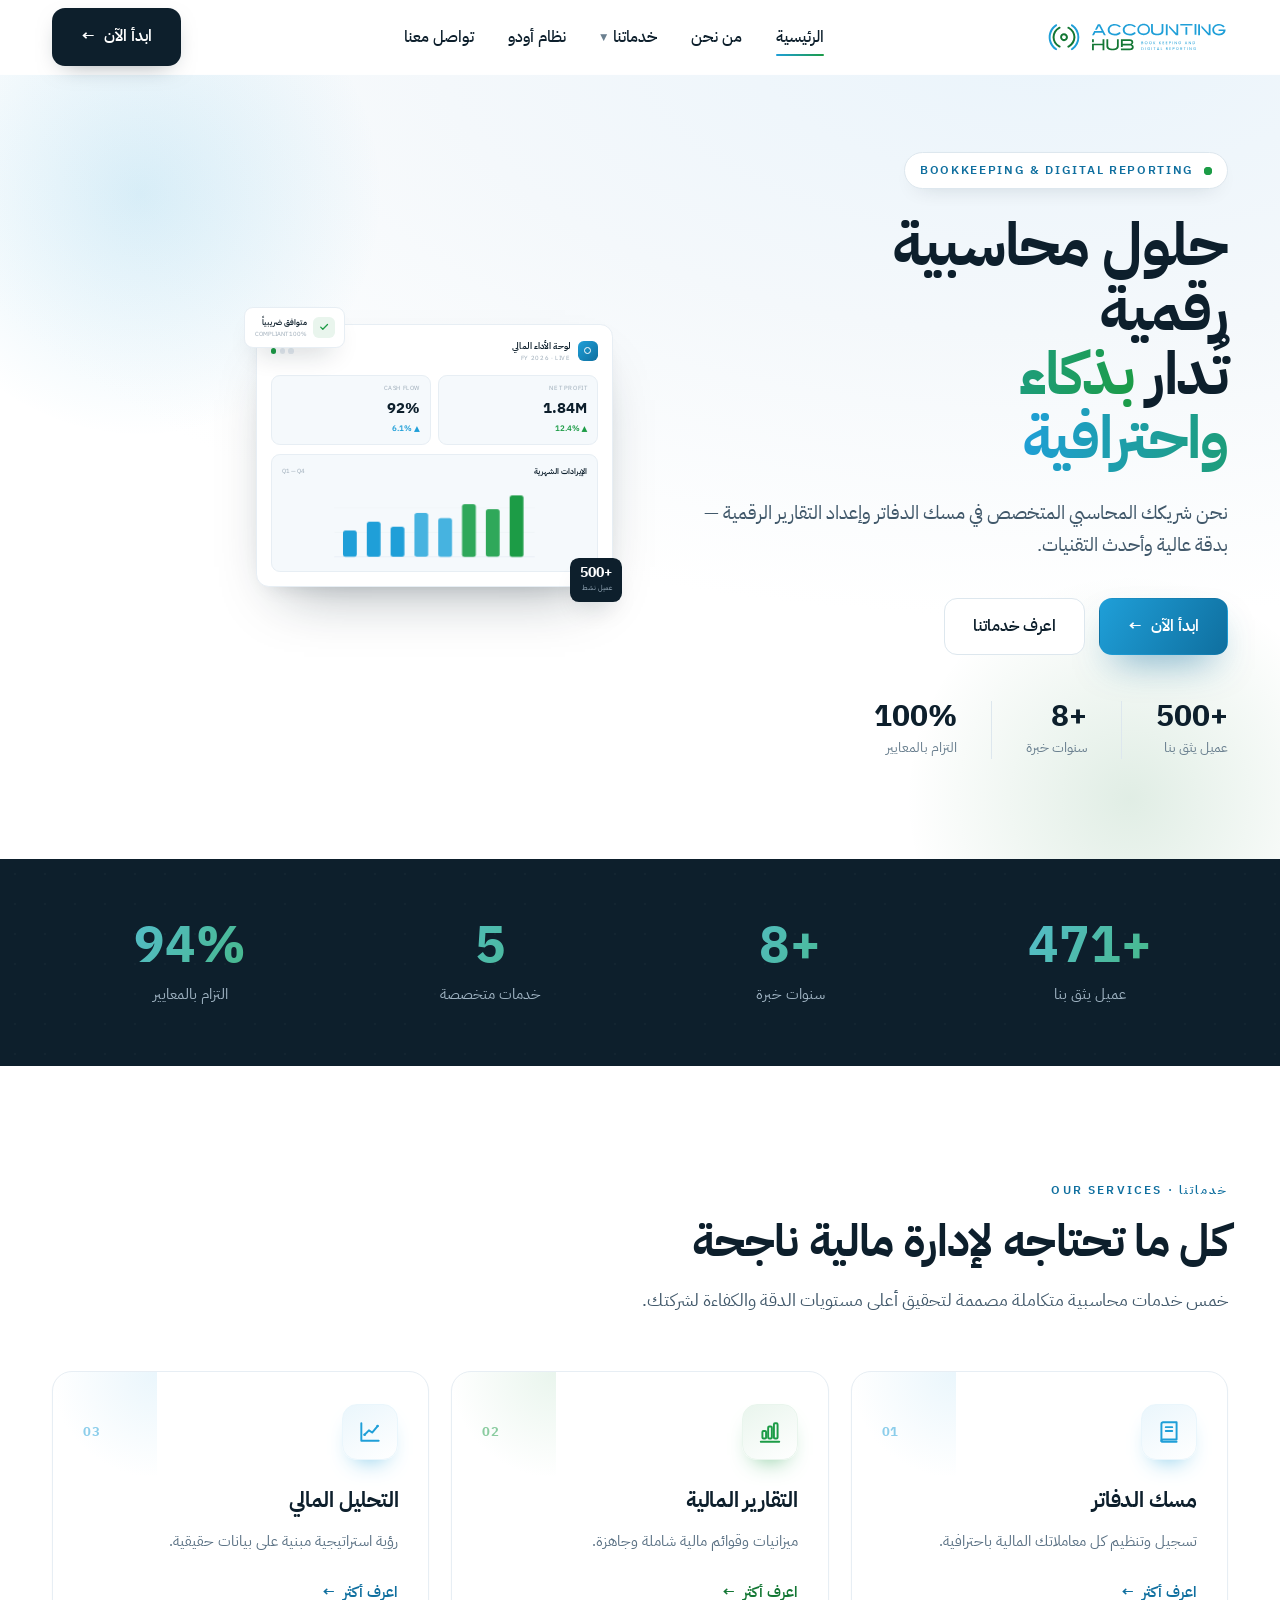
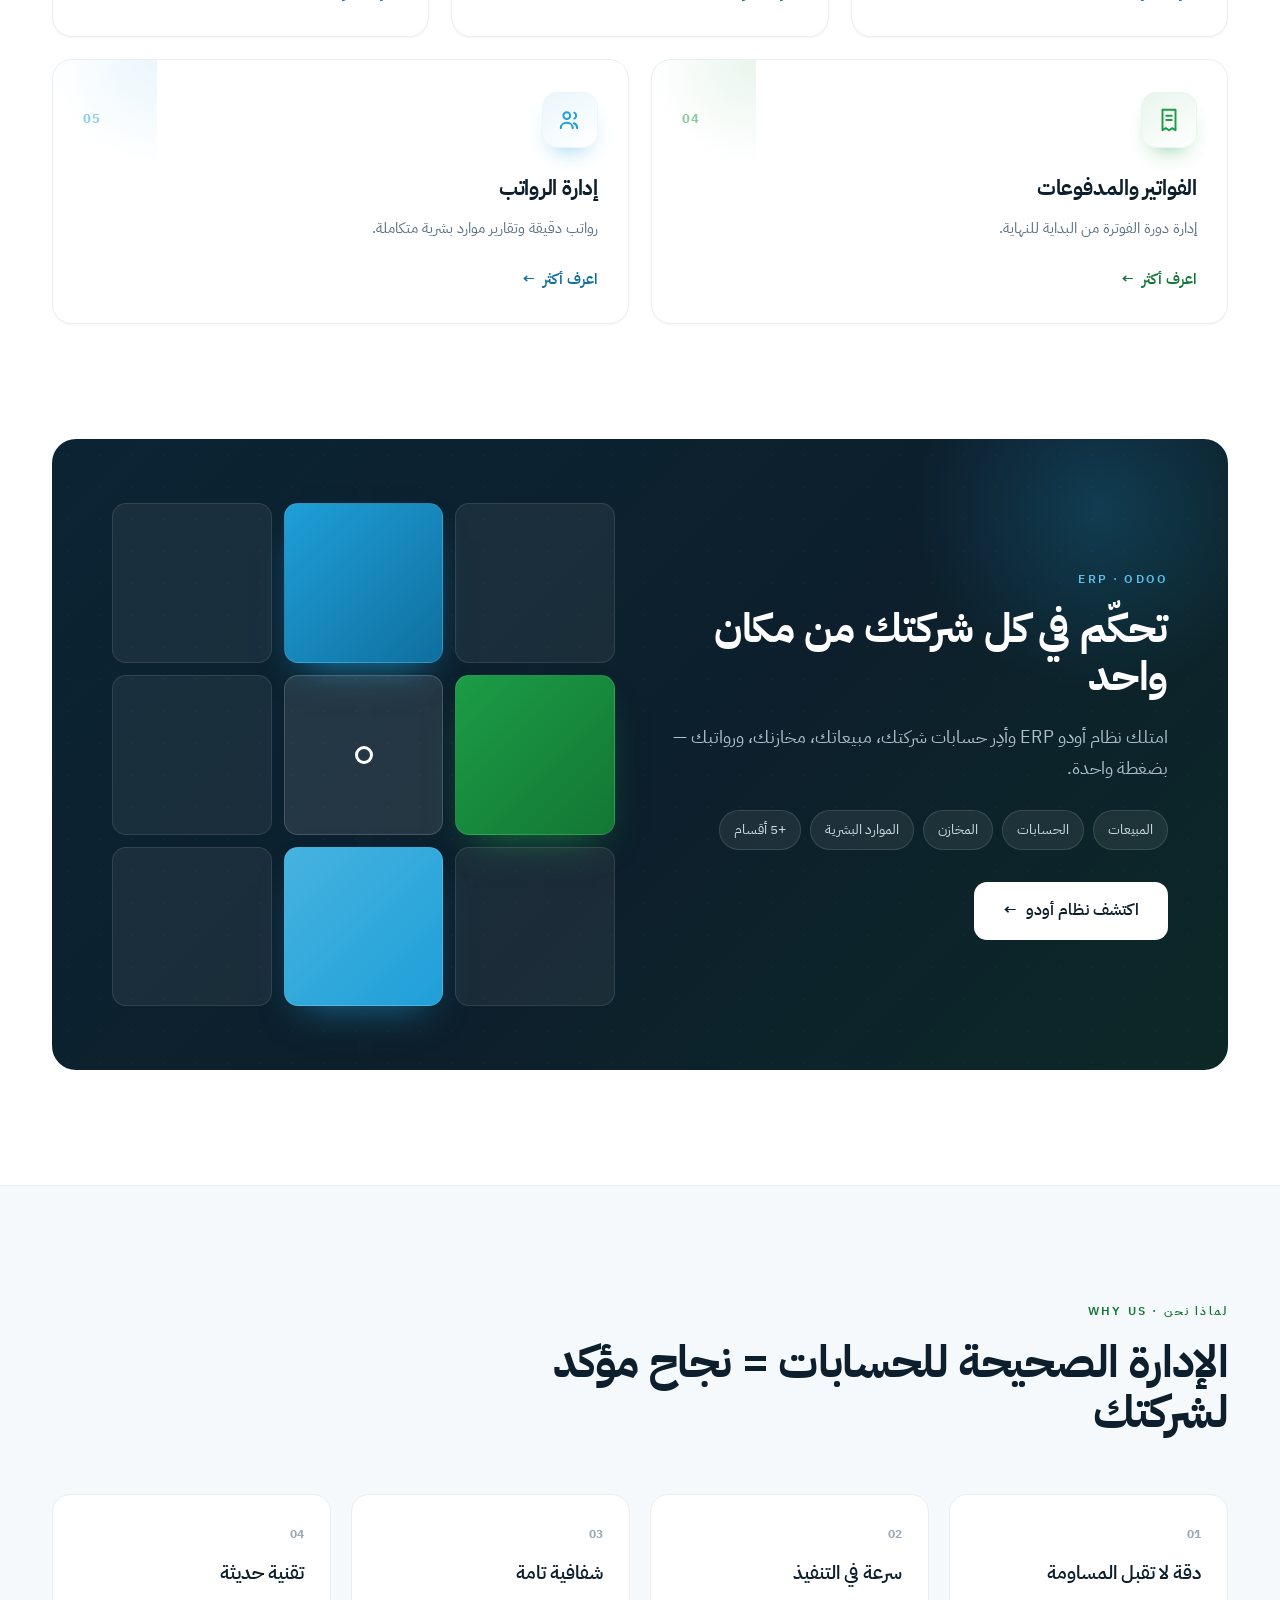
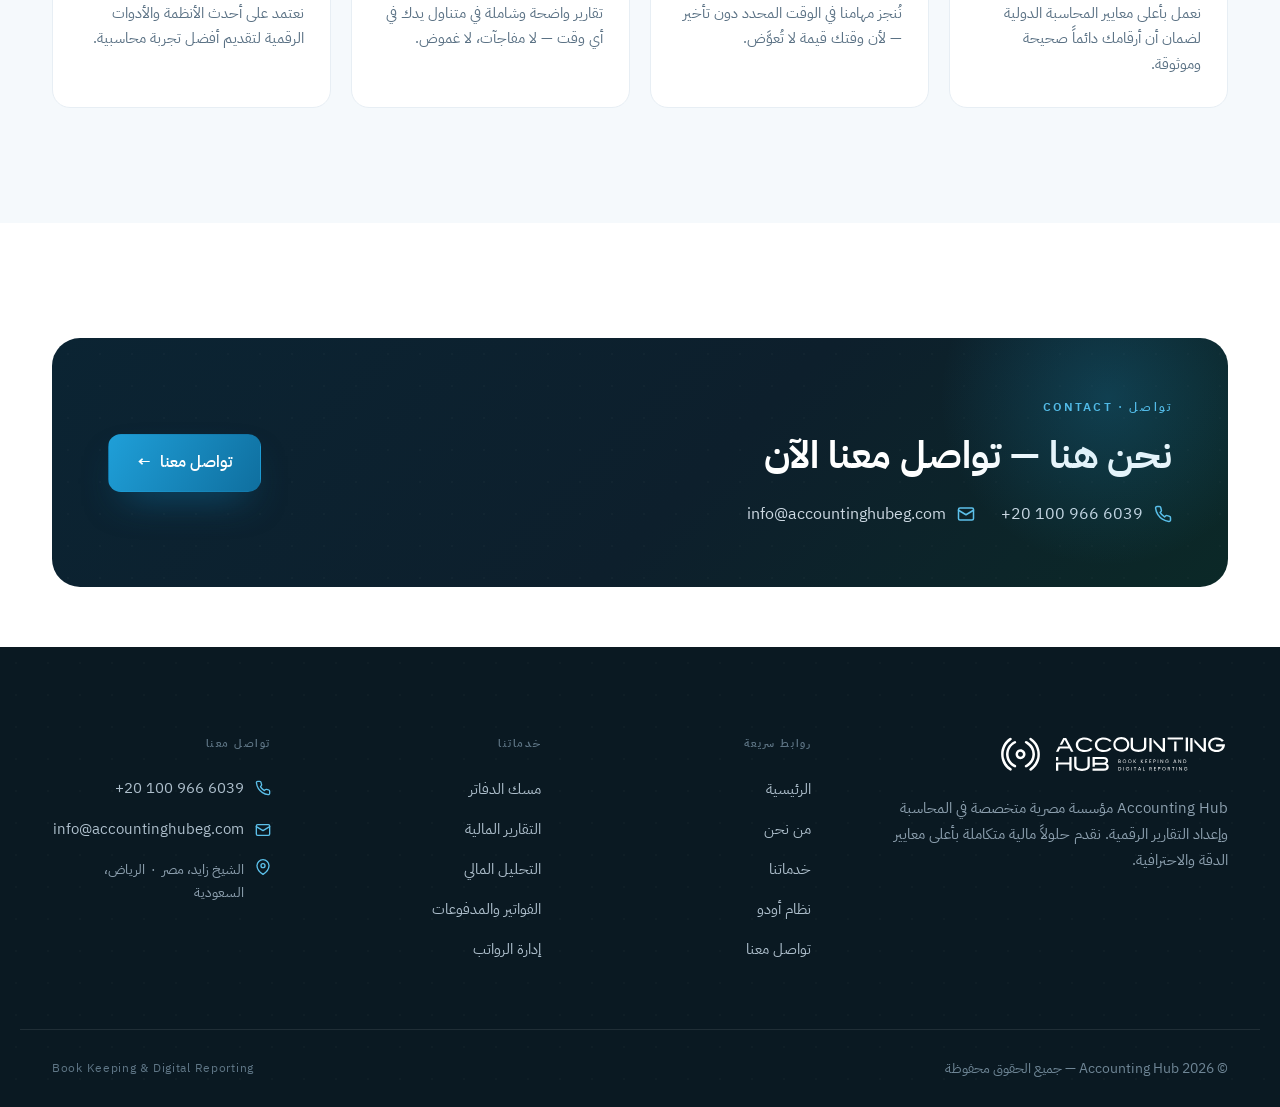
==== commit b55e712b: "Match hero design: three-line heading, smaller dashboard mock Figma-Prompt-ID: 10 Figma-Session-ID: " ====
--- a/V3- Accounting Hub Website/index.html
+++ b/V3- Accounting Hub Website/index.html
@@ -129,7 +129,7 @@
         </div>
 
         <!-- Decorative dashboard mock -->
-        <div data-reveal data-delay="120" style="position:relative;">
+        <div data-reveal data-delay="120" class="hero-mock" style="position:relative;">
           <div data-parallax="-0.03" class="mock" style="box-shadow:0 44px 90px -44px rgba(13,31,44,.42),0 14px 34px -22px rgba(13,31,44,.18);">
             <div style="display:flex;align-items:center;justify-content:space-between;margin-bottom:18px;">
               <div style="display:flex;align-items:center;gap:11px;">
--- a/V3- Accounting Hub Website/css/styles.css
+++ b/V3- Accounting Hub Website/css/styles.css
@@ -628,8 +628,11 @@
   font-weight: 700;
   line-height: 1.07;
   letter-spacing: -.02em;
+  max-width: 5.8em; /* 406px at 70px: wraps to three lines per design */
 }
 .home-hero .lead { margin-top: 26px; font-size: clamp(16px, 1.45vw, 21px); line-height: 1.75; color: var(--text-soft); max-width: 540px; }
+.hero-mock { width: 100%; max-width: 561px; justify-self: start; zoom: .637; }
+@media (max-width: 760px) { .hero-mock { zoom: 1; } }
 .hero-actions { margin-top: 36px; display: flex; gap: 14px; flex-wrap: wrap; }
 
 .hero-stats { margin-top: 46px; display: flex; gap: clamp(20px, 4vw, 34px); flex-wrap: wrap; }
